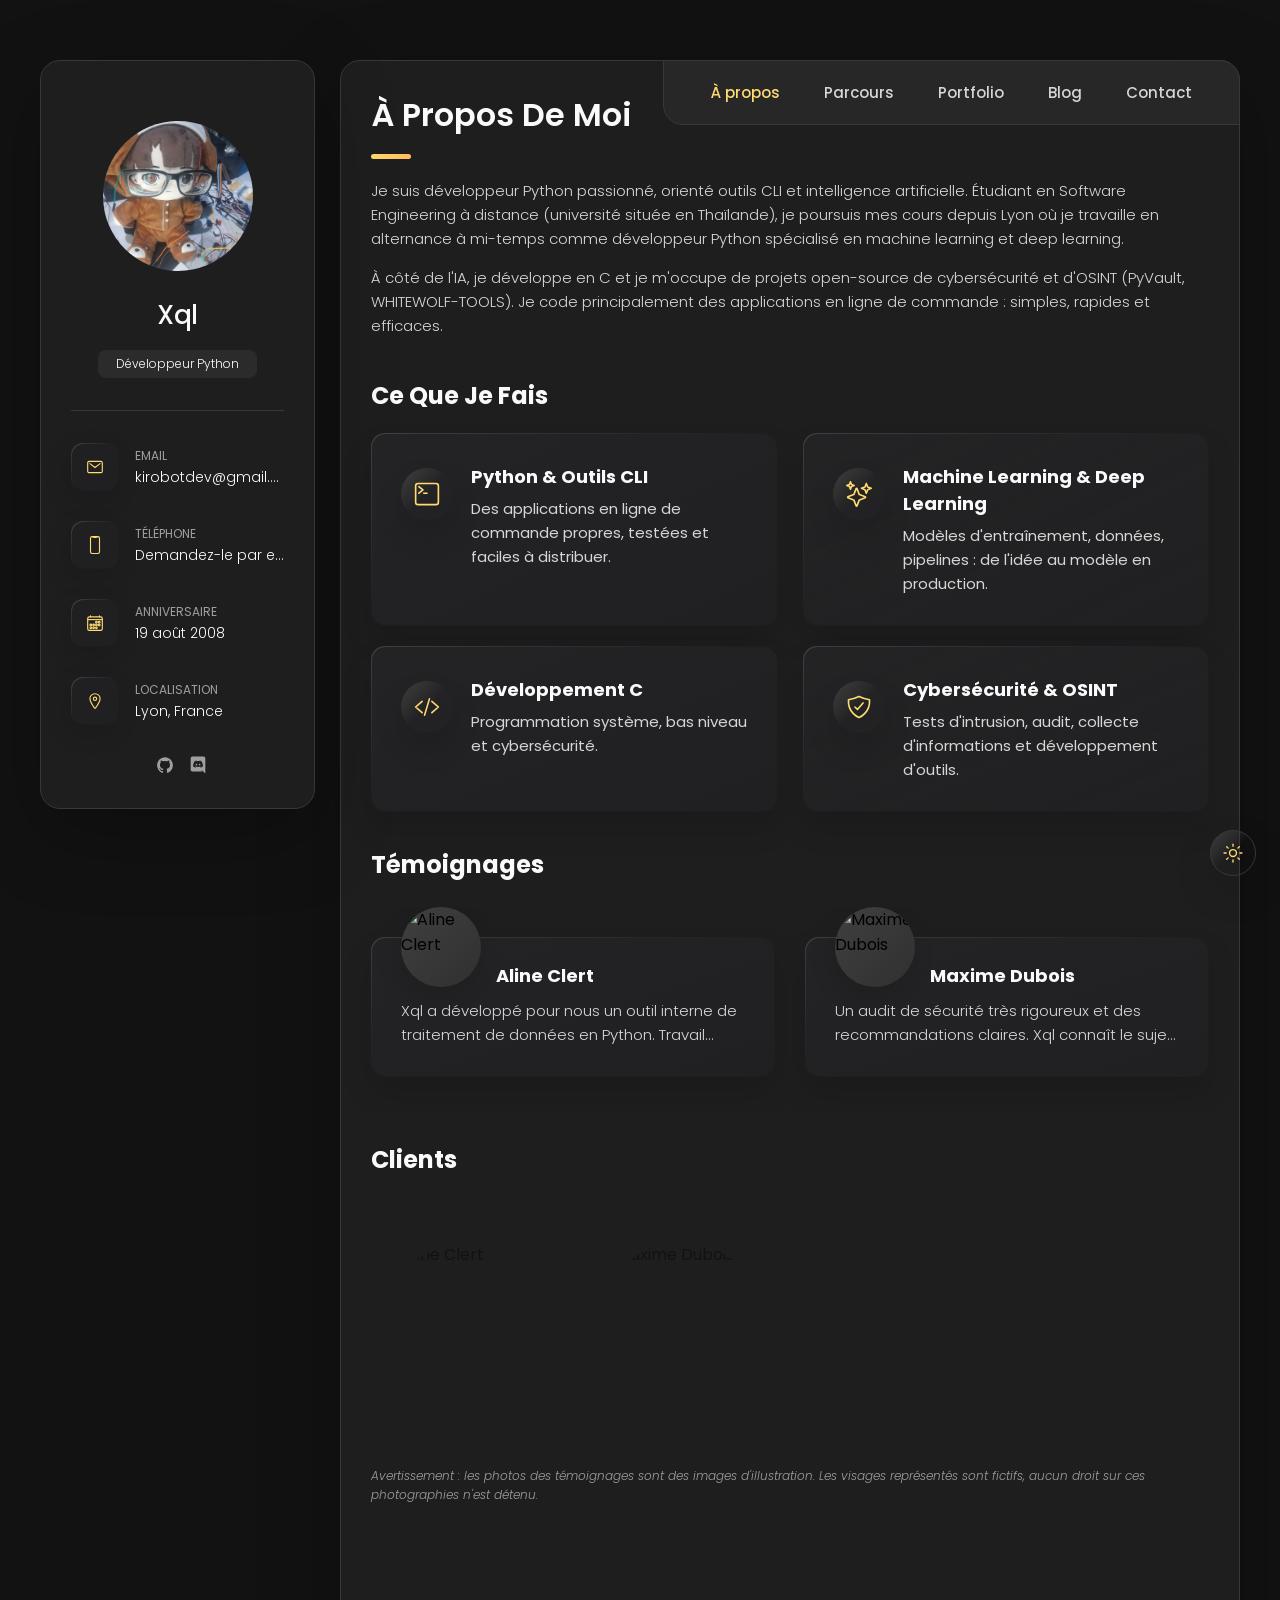
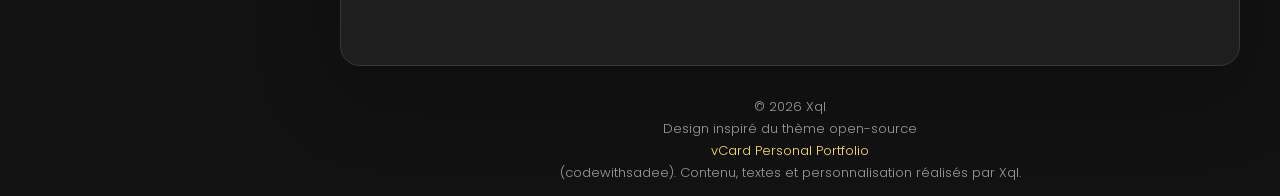
==== index.html @ fd357ffc "first commit" ====
<!DOCTYPE html>
<html lang="fr" data-theme="dark">
<head>
    <meta charset="UTF-8">
    <meta name="viewport" content="width=device-width, initial-scale=1.0">
    <meta name="description" content="Portfolio de Xql — Développeur Python, intelligence artificielle (machine learning / deep learning), outils CLI et cybersécurité.">
    <title>Xql | Développeur Python</title>
    <link rel="shortcut icon" href="./images/mascotte.png" type="image/x-icon">
    <link rel="stylesheet" href="./static/styles/styles.v2.css">
    <link rel="preconnect" href="https://fonts.googleapis.com">
    <link rel="preconnect" href="https://fonts.gstatic.com" crossorigin>
    <link href="https://fonts.googleapis.com/css2?family=Poppins:wght@300;400;500;600&display=swap" rel="stylesheet">
</head>
<body>
<svg class="sprite" xmlns="http://www.w3.org/2000/svg" style="display:none"><defs>
<symbol id="i-sun" viewBox="0 0 512 512" fill="none" stroke="currentColor" stroke-width="32"><path stroke-linecap="round" stroke-miterlimit="10" d="M256 48v48M256 416v48M403.08 108.92l-33.94 33.94M142.86 369.14l-33.94 33.94M464 256h-48M96 256H48M403.08 403.08l-33.94-33.94M142.86 142.86l-33.94-33.94" class="ionicon-fill-none ionicon-stroke-width"/><circle cx="256" cy="256" r="80" stroke-linecap="round" stroke-miterlimit="10" class="ionicon-fill-none ionicon-stroke-width"/></symbol>
<symbol id="i-moon" viewBox="0 0 512 512" fill="none" stroke="currentColor" stroke-width="32"><path d="M160 136c0-30.62 4.51-61.61 16-88C99.57 81.27 48 159.32 48 248c0 119.29 96.71 216 216 216 88.68 0 166.73-51.57 200-128-26.39 11.49-57.38 16-88 16-119.29 0-216-96.71-216-216z" stroke-linecap="round" stroke-linejoin="round" class="ionicon-fill-none ionicon-stroke-width"/></symbol>
<symbol id="i-chev" viewBox="0 0 512 512" fill="none" stroke="currentColor" stroke-width="32"><path stroke-linecap="round" stroke-linejoin="round" stroke-width="48" d="M112 184l144 144 144-144" class="ionicon-fill-none"/></symbol>
<symbol id="i-mail" viewBox="0 0 512 512" fill="none" stroke="currentColor" stroke-width="32"><rect x="48" y="96" width="416" height="320" rx="40" ry="40" stroke-linecap="round" stroke-linejoin="round" class="ionicon-fill-none ionicon-stroke-width"/><path stroke-linecap="round" stroke-linejoin="round" d="M112 160l144 112 144-112" class="ionicon-fill-none ionicon-stroke-width"/></symbol>
<symbol id="i-phone" viewBox="0 0 512 512" fill="none" stroke="currentColor" stroke-width="32"><rect x="128" y="16" width="256" height="480" rx="48" ry="48" stroke-linecap="round" stroke-linejoin="round" class="ionicon-fill-none ionicon-stroke-width"/><path d="M176 16h24a8 8 0 018 8h0a16 16 0 0016 16h64a16 16 0 0016-16h0a8 8 0 018-8h24" stroke-linecap="round" stroke-linejoin="round" class="ionicon-fill-none ionicon-stroke-width"/></symbol>
<symbol id="i-cal" viewBox="0 0 512 512" fill="none" stroke="currentColor" stroke-width="32"><rect stroke-linejoin="round" x="48" y="80" width="416" height="384" rx="48" class="ionicon-fill-none ionicon-stroke-width"/><circle cx="296" cy="232" r="24"/><circle cx="376" cy="232" r="24"/><circle cx="296" cy="312" r="24"/><circle cx="376" cy="312" r="24"/><circle cx="136" cy="312" r="24"/><circle cx="216" cy="312" r="24"/><circle cx="136" cy="392" r="24"/><circle cx="216" cy="392" r="24"/><circle cx="296" cy="392" r="24"/><path stroke-linejoin="round" stroke-linecap="round" d="M128 48v32M384 48v32" class="ionicon-fill-none ionicon-stroke-width"/><path stroke-linejoin="round" d="M464 160H48" class="ionicon-fill-none ionicon-stroke-width"/></symbol>
<symbol id="i-loc" viewBox="0 0 512 512" fill="none" stroke="currentColor" stroke-width="32"><path d="M256 48c-79.5 0-144 61.39-144 137 0 87 96 224.87 131.25 272.49a15.77 15.77 0 0025.5 0C304 409.89 400 272.07 400 185c0-75.61-64.5-137-144-137z" stroke-linecap="round" stroke-linejoin="round" class="ionicon-fill-none ionicon-stroke-width"/><circle cx="256" cy="192" r="48" stroke-linecap="round" stroke-linejoin="round" class="ionicon-fill-none ionicon-stroke-width"/></symbol>
<symbol id="i-github" viewBox="0 0 512 512" fill="currentColor"><path d="M256 32C132.3 32 32 134.9 32 261.7c0 101.5 64.2 187.5 153.2 217.9a17.56 17.56 0 003.8.4c8.3 0 11.5-6.1 11.5-11.4 0-5.5-.2-19.9-.3-39.1a102.4 102.4 0 01-22.6 2.7c-43.1 0-52.9-33.5-52.9-33.5-10.2-26.5-24.9-33.6-24.9-33.6-19.5-13.7-.1-14.1 1.4-14.1h.1c22.5 2 34.3 23.8 34.3 23.8 11.2 19.6 26.2 25.1 39.6 25.1a63 63 0 0025.6-6c2-14.8 7.8-24.9 14.2-30.7-49.7-5.8-102-25.5-102-113.5 0-25.1 8.7-45.6 23-61.6-2.3-5.8-10-29.2 2.2-60.8a18.64 18.64 0 015-.5c8.1 0 26.4 3.1 56.6 24.1a208.21 208.21 0 01112.2 0c30.2-21 48.5-24.1 56.6-24.1a18.64 18.64 0 015 .5c12.2 31.6 4.5 55 2.2 60.8 14.3 16.1 23 36.6 23 61.6 0 88.2-52.4 107.6-102.3 113.3 8 7.1 15.2 21.1 15.2 42.5 0 30.7-.3 55.5-.3 63 0 5.4 3.1 11.5 11.4 11.5a19.35 19.35 0 004-.4C415.9 449.2 480 363.1 480 261.7 480 134.9 379.7 32 256 32z"/></symbol>
<symbol id="i-discord" viewBox="0 0 512 512" fill="currentColor"><path d="M464 66.52A50 50 0 00414.12 17L97.64 16A49.65 49.65 0 0048 65.52V392c0 27.3 22.28 48 49.64 48H368l-13-44 109 100zM324.65 329.81s-8.72-10.39-16-19.32C340.39 301.55 352.5 282 352.5 282a139 139 0 01-27.85 14.25 173.31 173.31 0 01-35.11 10.39 170.05 170.05 0 01-62.72-.24 184.45 184.45 0 01-35.59-10.4 141.46 141.46 0 01-17.68-8.21c-.73-.48-1.45-.72-2.18-1.21-.49-.24-.73-.48-1-.48-4.36-2.42-6.78-4.11-6.78-4.11s11.62 19.09 42.38 28.26c-7.27 9.18-16.23 19.81-16.23 19.81-53.51-1.69-73.85-36.47-73.85-36.47 0-77.06 34.87-139.62 34.87-139.62 34.87-25.85 67.8-25.12 67.8-25.12l2.42 2.9c-43.59 12.32-63.44 31.4-63.44 31.4s5.32-2.9 14.28-6.77c25.91-11.35 46.5-14.25 55-15.21a24 24 0 014.12-.49 205.62 205.62 0 0148.91-.48 201.62 201.62 0 0172.89 22.95s-19.13-18.15-60.3-30.45l3.39-3.86s33.17-.73 67.81 25.16c0 0 34.87 62.56 34.87 139.62 0-.28-20.35 34.5-73.86 36.19z"/><path d="M212.05 218c-13.8 0-24.7 11.84-24.7 26.57s11.14 26.57 24.7 26.57c13.8 0 24.7-11.83 24.7-26.57.25-14.76-10.9-26.57-24.7-26.57zM300.43 218c-13.8 0-24.7 11.84-24.7 26.57s11.14 26.57 24.7 26.57c13.81 0 24.7-11.83 24.7-26.57S314 218 300.43 218z"/></symbol>
<symbol id="i-term" viewBox="0 0 512 512" fill="none" stroke="currentColor" stroke-width="32"><rect x="32" y="48" width="448" height="416" rx="48" ry="48" stroke-linejoin="round" class="ionicon-fill-none ionicon-stroke-width"/><path stroke-linecap="round" stroke-linejoin="round" d="M96 112l80 64-80 64M192 240h64" class="ionicon-fill-none ionicon-stroke-width"/></symbol>
<symbol id="i-sparkles" viewBox="0 0 512 512" fill="none" stroke="currentColor" stroke-width="32"><path d="M259.92 262.91L216.4 149.77a9 9 0 00-16.8 0l-43.52 113.14a9 9 0 01-5.17 5.17L37.77 311.6a9 9 0 000 16.8l113.14 43.52a9 9 0 015.17 5.17l43.52 113.14a9 9 0 0016.8 0l43.52-113.14a9 9 0 015.17-5.17l113.14-43.52a9 9 0 000-16.8l-113.14-43.52a9 9 0 01-5.17-5.17zM108 68L88 16 68 68 16 88l52 20 20 52 20-52 52-20-52-20zM426.67 117.33L400 48l-26.67 69.33L304 144l69.33 26.67L400 240l26.67-69.33L496 144l-69.33-26.67z" stroke-linecap="round" stroke-linejoin="round" class="ionicon-fill-none ionicon-stroke-width"/></symbol>
<symbol id="i-code" viewBox="0 0 512 512" fill="none" stroke="currentColor" stroke-width="32"><path stroke-linecap="round" stroke-linejoin="round" d="M160 368L32 256l128-112M352 368l128-112-128-112M304 96l-96 320" class="ionicon-fill-none ionicon-stroke-width"/></symbol>
<symbol id="i-shield" viewBox="0 0 512 512" fill="none" stroke="currentColor" stroke-width="32"><path stroke-linecap="round" stroke-linejoin="round" d="M336 176L225.2 304 176 255.8" class="ionicon-fill-none ionicon-stroke-width"/><path d="M463.1 112.37C373.68 96.33 336.71 84.45 256 48c-80.71 36.45-117.68 48.33-207.1 64.37C32.7 369.13 240.58 457.79 256 464c15.42-6.21 223.3-94.87 207.1-351.63z" stroke-linecap="round" stroke-linejoin="round" class="ionicon-fill-none ionicon-stroke-width"/></symbol>
<symbol id="i-close" viewBox="0 0 512 512" fill="none" stroke="currentColor" stroke-width="32"><path stroke-linecap="round" stroke-linejoin="round" d="M368 368L144 144M368 144L144 368" class="ionicon-fill-none ionicon-stroke-width"/></symbol>
<symbol id="i-book" viewBox="0 0 512 512" fill="none" stroke="currentColor" stroke-width="32"><path d="M256 160c16-63.16 76.43-95.41 208-96a15.94 15.94 0 0116 16v288a16 16 0 01-16 16c-128 0-177.45 25.81-208 64-30.37-38-80-64-208-64-9.88 0-16-8.05-16-17.93V80a15.94 15.94 0 0116-16c131.57.59 192 32.84 208 96zM256 160v288" stroke-linecap="round" stroke-linejoin="round" class="ionicon-fill-none ionicon-stroke-width"/></symbol>
<symbol id="i-briefcase" viewBox="0 0 512 512" fill="none" stroke="currentColor" stroke-width="32"><rect x="32" y="128" width="448" height="320" rx="48" ry="48" stroke-linejoin="round" class="ionicon-fill-none ionicon-stroke-width"/><path d="M144 128V96a32 32 0 0132-32h160a32 32 0 0132 32v32M480 240H32M320 240v24a8 8 0 01-8 8H200a8 8 0 01-8-8v-24" stroke-linecap="round" stroke-linejoin="round" class="ionicon-fill-none ionicon-stroke-width"/></symbol>
<symbol id="i-eye" viewBox="0 0 512 512" fill="none" stroke="currentColor" stroke-width="32"><path d="M255.66 112c-77.94 0-157.89 45.11-220.83 135.33a16 16 0 00-.27 17.77C82.92 340.8 161.8 400 255.66 400c92.84 0 173.34-59.38 221.79-135.25a16.14 16.14 0 000-17.47C428.89 172.28 347.8 112 255.66 112z" stroke-linecap="round" stroke-linejoin="round" class="ionicon-fill-none ionicon-stroke-width"/><circle cx="256" cy="256" r="80" stroke-miterlimit="10" class="ionicon-fill-none ionicon-stroke-width"/></symbol>
<symbol id="i-plane" viewBox="0 0 512 512" fill="currentColor"><path d="M473 39.05a24 24 0 00-25.5-5.46L47.47 185h-.08a24 24 0 001 45.16l.41.13 137.3 58.63a16 16 0 0015.54-3.59L422 80a7.07 7.07 0 0110 10L226.66 310.26a16 16 0 00-3.59 15.54l58.65 137.38c.06.2.12.38.19.57 3.2 9.27 11.3 15.81 21.09 16.25h1a24.63 24.63 0 0023-15.46L478.39 64.62A24 24 0 00473 39.05z"/></symbol>
<symbol id="i-arrow" viewBox="0 0 512 512" fill="none" stroke="currentColor" stroke-width="32"><path stroke-linecap="round" stroke-linejoin="round" stroke-width="48" d="M244 400L100 256l144-144M120 256h292" class="ionicon-fill-none"/></symbol>
</defs></svg>

    <button class="theme-toggle" data-theme-toggle title="Mode clair / sombre" aria-label="Changer de thème">
        <svg class="icon-sun ic"><use href="#i-sun"></use></svg>
        <svg class="icon-moon ic"><use href="#i-moon"></use></svg>
    </button>

    <main>

        <aside class="sidebar" data-sidebar>

            <div class="sidebar-info">

                <figure class="avatar-box">
                    <img src="./images/me.png" alt="Xql" width="80">
                </figure>

                <div class="info-content">
                    <h1 class="name" title="Xql">Xql</h1>
                    <p class="title">Développeur Python</p>
                </div>

                <button class="info_more-btn" data-sidebar-btn>
                    <span>Voir les contacts</span>
                    <svg class="ic"><use href="#i-chev"></use></svg>
                </button>

            </div>

            <div class="sidebar-info_more">

                <div class="separator"></div>

                <ul class="contacts-list">

                    <li class="contact-item">
                        <div class="icon-box">
                            <svg class="ic"><use href="#i-mail"></use></svg>
                        </div>
                        <div class="contact-info">
                            <p class="contact-title">Email</p>
                            <a href="mailto:kirobotdev@gmail.com" class="contact-link">kirobotdev@gmail.com</a>
                        </div>
                    </li>

                    <li class="contact-item">
                        <div class="icon-box">
                            <svg class="ic"><use href="#i-phone"></use></svg>
                        </div>
                        <div class="contact-info">
                            <p class="contact-title">Téléphone</p>
                            <a href="mailto:kirobotdev@gmail.com" class="contact-link">Demandez-le par e-mail</a>
                        </div>
                    </li>

                    <li class="contact-item">
                        <div class="icon-box">
                            <svg class="ic"><use href="#i-cal"></use></svg>
                        </div>
                        <div class="contact-info">
                            <p class="contact-title">Anniversaire</p>
                            <time datetime="2008-08-19">19 août 2008</time>
                        </div>
                    </li>

                    <li class="contact-item">
                        <div class="icon-box">
                            <svg class="ic"><use href="#i-loc"></use></svg>
                        </div>
                        <div class="contact-info">
                            <p class="contact-title">Localisation</p>
                            <address>Lyon, France</address>
                        </div>
                    </li>

                </ul>

                <div class="separator"></div>

                <ul class="social-list">

                    <li class="social-item">
                        <a href="https://github.com/kirobotdev" target="_blank" rel="noopener" class="social-link" title="GitHub">
                            <svg class="ic"><use href="#i-github"></use></svg>
                        </a>
                    </li>

                    <li class="social-item">
                        <a href="https://discord.com/users/a8ke" target="_blank" rel="noopener" class="social-link" title="Discord : a8ke">
                            <svg class="ic"><use href="#i-discord"></use></svg>
                        </a>
                    </li>

                </ul>

            </div>

        </aside>

        <div class="main-content">

            <nav class="navbar">

                <ul class="navbar-list">

                    <li class="navbar-item">
                        <button class="navbar-link active" data-nav-link="about">À propos</button>
                    </li>

                    <li class="navbar-item">
                        <button class="navbar-link" data-nav-link="resume">Parcours</button>
                    </li>

                    <li class="navbar-item">
                        <button class="navbar-link" data-nav-link="portfolio">Portfolio</button>
                    </li>

                    <li class="navbar-item">
                        <button class="navbar-link" data-nav-link="blog">Blog</button>
                    </li>

                    <li class="navbar-item">
                        <button class="navbar-link" data-nav-link="contact">Contact</button>
                    </li>

                </ul>

            </nav>

            <article class="about active" data-page="about">

                <header>
                    <h2 class="h2 article-title">À propos de moi</h2>
                </header>

                <section class="about-text">
                    <p>
                        Je suis développeur Python passionné, orienté outils CLI et intelligence artificielle.
                        Étudiant en Software Engineering à distance (université située en Thaïlande), je poursuis
                        mes cours depuis Lyon où je travaille en alternance à mi-temps comme développeur Python
                        spécialisé en machine learning et deep learning.
                    </p>
                    <p>
                        À côté de l'IA, je développe en C et je m'occupe de projets open-source de cybersécurité
                        et d'OSINT (PyVault, WHITEWOLF-TOOLS). Je code principalement des applications en ligne de
                        commande : simples, rapides et efficaces.
                    </p>
                </section>

                <section class="service">

                    <h3 class="h3 service-title">Ce que je fais</h3>

                    <ul class="service-list">

                        <li class="service-item">
                            <div class="service-icon-box">
                                <svg class="ic"><use href="#i-term"></use></svg>
                            </div>
                            <div class="service-content-box">
                                <h4 class="h4 service-item-title">Python &amp; outils CLI</h4>
                                <p class="service-item-text">
                                    Des applications en ligne de commande propres, testées et faciles à distribuer.
                                </p>
                            </div>
                        </li>

                        <li class="service-item">
                            <div class="service-icon-box">
                                <svg class="ic"><use href="#i-sparkles"></use></svg>
                            </div>
                            <div class="service-content-box">
                                <h4 class="h4 service-item-title">Machine learning &amp; deep learning</h4>
                                <p class="service-item-text">
                                    Modèles d'entraînement, données, pipelines : de l'idée au modèle en production.
                                </p>
                            </div>
                        </li>

                        <li class="service-item">
                            <div class="service-icon-box">
                                <svg class="ic"><use href="#i-code"></use></svg>
                            </div>
                            <div class="service-content-box">
                                <h4 class="h4 service-item-title">Développement C</h4>
                                <p class="service-item-text">
                                    Programmation système, bas niveau et cybersécurité.
                                </p>
                            </div>
                        </li>

                        <li class="service-item">
                            <div class="service-icon-box">
                                <svg class="ic"><use href="#i-shield"></use></svg>
                            </div>
                            <div class="service-content-box">
                                <h4 class="h4 service-item-title">Cybersécurité &amp; OSINT</h4>
                                <p class="service-item-text">
                                    Tests d'intrusion, audit, collecte d'informations et développement d'outils.
                                </p>
                            </div>
                        </li>

                    </ul>

                </section>

                <section class="testimonials">

                    <h3 class="h3 testimonials-title">Témoignages</h3>

                    <ul class="testimonials-list has-scrollbar">

                        <li class="testimonials-item">
                            <div class="content-card" data-testimonials-item>
                                <figure class="testimonials-avatar-box">
                                    <img src="https://randomuser.me/api/portraits/women/44.jpg" alt="Aline Clert" width="60" data-testimonials-avatar>
                                </figure>
                                <h4 class="h4 testimonials-item-title" data-testimonials-title>Aline Clert</h4>
                                <div class="testimonials-text" data-testimonials-text>
                                    <p>
                                        Xql a développé pour nous un outil interne de traitement de données en Python.
                                        Travail sérieux, livré dans les temps et parfaitement documenté. Il maîtrise
                                        vraiment le machine learning de bout en bout.
                                    </p>
                                </div>
                            </div>
                        </li>

                        <li class="testimonials-item">
                            <div class="content-card" data-testimonials-item>
                                <figure class="testimonials-avatar-box">
                                    <img src="https://randomuser.me/api/portraits/men/32.jpg" alt="Maxime Dubois" width="60" data-testimonials-avatar>
                                </figure>
                                <h4 class="h4 testimonials-item-title" data-testimonials-title>Maxime Dubois</h4>
                                <div class="testimonials-text" data-testimonials-text>
                                    <p>
                                        Un audit de sécurité très rigoureux et des recommandations claires.
                                        Xql connaît le sujet, il explique bien et respecte scrupuleusement
                                        le cadre légal. Je recommande.
                                    </p>
                                </div>
                            </div>
                        </li>

                    </ul>

                </section>

                <div class="modal-container" data-modal-container>

                    <div class="overlay" data-overlay></div>

                    <section class="testimonials-modal">

                        <button class="modal-close-btn" data-modal-close-btn>
                            <svg class="ic"><use href="#i-close"></use></svg>
                        </button>

                        <div class="modal-img-wrapper">
                            <figure class="modal-avatar-box">
                                <img src="https://randomuser.me/api/portraits/women/44.jpg" alt="Aline Clert" width="80" data-modal-img>
                            </figure>
                            <img src="./images/mascotte.png" alt="quote icon">
                        </div>

                        <div class="modal-content">

                            <h4 class="h3 modal-title" data-modal-title>Aline Clert</h4>

                            <time datetime="2025-11-12">12 novembre 2025</time>

                            <div data-modal-text>
                                <p>
                                    Xql a développé pour nous un outil interne de traitement de données en Python.
                                </p>
                            </div>

                        </div>

                    </section>

                </div>

                <section class="clients">

                    <h3 class="h3 clients-title">Clients</h3>

                    <ul class="clients-list has-scrollbar">

                        <li class="clients-item">
                            <a href="#">
                                <img src="https://randomuser.me/api/portraits/women/44.jpg" alt="Aline Clert">
                            </a>
                        </li>

                        <li class="clients-item">
                            <a href="#">
                                <img src="https://randomuser.me/api/portraits/men/32.jpg" alt="Maxime Dubois">
                            </a>
                        </li>

                    </ul>

                </section>

                <p class="disclaimer">
                    Avertissement : les photos des témoignages sont des images d'illustration.
                    Les visages représentés sont fictifs, aucun droit sur ces photographies n'est détenu.
                </p>

            </article>

            <article class="resume" data-page="resume">

                <header>
                    <h2 class="h2 article-title">Parcours</h2>
                </header>

                <section class="timeline">

                    <div class="title-wrapper">
                        <div class="icon-box">
                            <svg class="ic"><use href="#i-book"></use></svg>
                        </div>
                        <h3 class="h3">Formation</h3>
                    </div>

                    <ol class="timeline-list">

                        <li class="timeline-item">
                            <h4 class="h4 timeline-item-title">BSc Software Engineering — cours à distance</h4>
                            <span>2025 — Présent</span>
                            <p class="timeline-text">
                                Université située en Thaïlande, cours suivis à distance depuis Lyon.
                                Algorithmique, systèmes, programmation Python / C et intelligence artificielle.
                            </p>
                        </li>

                        <li class="timeline-item">
                            <h4 class="h4 timeline-item-title">Baccalauréat général</h4>
                            <span>2024 — 2025</span>
                            <p class="timeline-text">
                                Spécialités Numérique et sciences informatiques ainsi que Mathématiques.
                            </p>
                        </li>

                    </ol>

                </section>

                <section class="timeline">

                    <div class="title-wrapper">
                        <div class="icon-box">
                            <svg class="ic"><use href="#i-briefcase"></use></svg>
                        </div>
                        <h3 class="h3">Expérience</h3>
                    </div>

                    <ol class="timeline-list">

                        <li class="timeline-item">
                            <h4 class="h4 timeline-item-title">Apprenti développeur Python — ML / DL</h4>
                            <span>2025 — Présent</span>
                            <p class="timeline-text">
                                Travail à mi-temps en entreprise : entraînement de modèles de machine learning
                                et deep learning, traitement de données et industrialisation de pipelines.
                            </p>
                        </li>

                        <li class="timeline-item">
                            <h4 class="h4 timeline-item-title">Développement d'outils open-source</h4>
                            <span>2025 — Présent</span>
                            <p class="timeline-text">
                                PyVault (gestionnaire de mots de passe CLI chiffrés) et WHITEWOLF-TOOLS
                                (suite OSINT et sécurité) publiés sur GitHub.
                            </p>
                        </li>

                    </ol>

                </section>

                <section class="skill">

                    <h3 class="h3 skills-title">Mes compétences</h3>

                    <ul class="skills-list content-card">

                        <li class="skills-item">
                            <div class="title-wrapper">
                                <h5 class="h5">Python</h5>
                                <data value="90">90%</data>
                            </div>
                            <div class="skill-progress-bg">
                                <div class="skill-progress-fill" style="width: 90%;"></div>
                            </div>
                        </li>

                        <li class="skills-item">
                            <div class="title-wrapper">
                                <h5 class="h5">Machine learning</h5>
                                <data value="80">80%</data>
                            </div>
                            <div class="skill-progress-bg">
                                <div class="skill-progress-fill" style="width: 80%;"></div>
                            </div>
                        </li>

                        <li class="skills-item">
                            <div class="title-wrapper">
                                <h5 class="h5">Deep learning</h5>
                                <data value="70">70%</data>
                            </div>
                            <div class="skill-progress-bg">
                                <div class="skill-progress-fill" style="width: 70%;"></div>
                            </div>
                        </li>

                        <li class="skills-item">
                            <div class="title-wrapper">
                                <h5 class="h5">C</h5>
                                <data value="60">60%</data>
                            </div>
                            <div class="skill-progress-bg">
                                <div class="skill-progress-fill" style="width: 60%;"></div>
                            </div>
                        </li>

                        <li class="skills-item">
                            <div class="title-wrapper">
                                <h5 class="h5">HTML / CSS / JS</h5>
                                <data value="50">50%</data>
                            </div>
                            <div class="skill-progress-bg">
                                <div class="skill-progress-fill" style="width: 50%;"></div>
                            </div>
                        </li>

                    </ul>

                </section>

            </article>

            <article class="portfolio" data-page="portfolio">

                <header>
                    <h2 class="h2 article-title">Portfolio</h2>
                </header>

                <section class="projects">

                    <ul class="filter-list">

                        <li class="filter-item">
                            <button class="active" data-filter-btn>Tout</button>
                        </li>

                        <li class="filter-item">
                            <button data-filter-btn>Applications</button>
                        </li>

                    </ul>

                    <div class="filter-select-box">

                        <button class="filter-select" data-select>
                            <div class="select-value" data-select-value>Sélectionner une catégorie</div>
                            <div class="select-icon">
                                <svg class="ic"><use href="#i-chev"></use></svg>
                            </div>
                        </button>

                        <ul class="select-list">

                            <li class="select-item">
                                <button data-select-item>Tout</button>
                            </li>

                            <li class="select-item">
                                <button data-select-item>Applications</button>
                            </li>

                        </ul>

                    </div>

                    <ul class="project-list">

                        <li class="project-item active" data-filter-item data-category="applications">
                            <a href="https://github.com/KirobotDev/PyVault" target="_blank" rel="noopener">
                                <figure class="project-img">
                                    <div class="project-item-icon-box">
                                        <svg class="ic"><use href="#i-eye"></use></svg>
                                    </div>
                                    <img src="./images/computers-love.jpg" alt="PyVault" loading="lazy">
                                </figure>
                                <h3 class="project-title">PyVault</h3>
                                <p class="project-category">Applications</p>
                            </a>
                        </li>

                        <li class="project-item active" data-filter-item data-category="applications">
                            <a href="https://github.com/Python-loving/WHITEWOLF-TOOLS" target="_blank" rel="noopener">
                                <figure class="project-img">
                                    <div class="project-item-icon-box">
                                        <svg class="ic"><use href="#i-eye"></use></svg>
                                    </div>
                                    <img src="./images/i-have-bug.png" alt="WHITEWOLF-TOOLS" loading="lazy">
                                </figure>
                                <h3 class="project-title">WHITEWOLF-TOOLS</h3>
                                <p class="project-category">Applications</p>
                            </a>
                        </li>

                    </ul>

                </section>

            </article>

            <article class="blog" data-page="blog">

                <header>
                    <h2 class="h2 article-title">Blog</h2>
                </header>

                <section class="blog-posts">

                    <ul class="blog-posts-list">

                        <li class="blog-post-item">
                            <a href="./blog.html#pyvault">
                                <figure class="blog-banner-box">
                                    <img src="./images/computers-love.jpg" alt="Comment j'ai créé PyVault" loading="lazy">
                                </figure>
                                <div class="blog-content">
                                    <div class="blog-meta">
                                        <p class="blog-category">Sécurité</p>
                                        <span class="dot"></span>
                                        <time datetime="2026-09-05">5 sept. 2026</time>
                                    </div>
                                    <h3 class="h3 blog-item-title">Comment j'ai créé PyVault</h3>
                                    <p class="blog-text">
                                        Concevoir un gestionnaire de mots de passe CLI chiffré en Python, de la crypto au portage JavaScript.
                                    </p>
                                </div>
                            </a>
                        </li>

                        <li class="blog-post-item">
                            <a href="./blog.html#pentest">
                                <figure class="blog-banner-box">
                                    <img src="./images/thinking.png" alt="Test d'intrusion, la méthode pas à pas" loading="lazy">
                                </figure>
                                <div class="blog-content">
                                    <div class="blog-meta">
                                        <p class="blog-category">Pentest</p>
                                        <span class="dot"></span>
                                        <time datetime="2026-08-06">6 août 2026</time>
                                    </div>
                                    <h3 class="h3 blog-item-title">Test d'intrusion : la méthode pas à pas</h3>
                                    <p class="blog-text">
                                        Les phases d'un pentest : reconnaissance, scan, exploitation et rapport.
                                    </p>
                                </div>
                            </a>
                        </li>

                    </ul>

                </section>

            </article>

            <article class="contact" data-page="contact">

                <header>
                    <h2 class="h2 article-title">Contact</h2>
                </header>

                <section class="mapbox" data-mapbox>
                    <figure>
                        <iframe
                            src="https://www.google.com/maps/embed?pb=!1m18!1m12!1m3!1d11172.65966326623!2d4.817004017611925!3d45.74845051290583!2m3!1f0!2f0!3f0!3m2!1i1024!2i768!4f13.1!3m3!1m2!1s0x47f4ea516ae88797%3A0x7c8aa4a25a6fd5c2!2sLyon%2C%20France!5e0!3m2!1sfr!2sfr!4v1700000000000!5m2!1sfr!2sfr"
                            width="400" height="300" loading="lazy"></iframe>
                    </figure>
                </section>

                <section class="contact-form">

                    <h3 class="h3 form-title">Formulaire de contact</h3>

                    <form action="https://formsubmit.co/kirobotdev@gmail.com" method="POST" class="form" data-form>

                        <input type="hidden" name="_subject" value="Nouveau message depuis le portfolio">
                        <input type="hidden" name="_template" value="table">
                        <input type="hidden" name="_captcha" value="false">

                        <div class="input-wrapper">
                            <input type="text" name="fullname" class="form-input" placeholder="Nom complet" required data-form-input>
                            <input type="email" name="email" class="form-input" placeholder="Adresse email" required data-form-input>
                        </div>

                        <textarea name="message" class="form-input" placeholder="Votre message" required data-form-input></textarea>

                        <button class="form-btn" type="submit" disabled data-form-btn>
                            <svg class="ic"><use href="#i-plane"></use></svg>
                            <span>Envoyer le message</span>
                        </button>

                    </form>

                </section>

            </article>

            <footer class="site-footer">
                <p>© 2026 Xql</p>
                <p>
                    Design inspiré du thème open-source
                    <a href="https://github.com/codewithsadee/vcard-personal-portfolio" target="_blank" rel="noopener">vCard Personal Portfolio</a>
                    (codewithsadee). Contenu, textes et personnalisation réalisés par Xql.
                </p>
            </footer>

        </div>

    </main>

    <div class="theme-flash" id="theme-flash"></div>

    <script src="./static/js/main.v2.js"></script>


</body>
</html>
---- static/styles/styles.v2.css ----
:root {



  --bg-gradient-onyx: linear-gradient(
    to bottom right, 
    hsl(240, 1%, 25%) 3%, 
    hsl(0, 0%, 19%) 97%
  );
  --bg-gradient-jet: linear-gradient(
    to bottom right, 
    hsla(240, 1%, 18%, 0.251) 0%, 
    hsla(240, 2%, 11%, 0) 100%
  ), hsl(240, 2%, 13%);
  --bg-gradient-yellow-1: linear-gradient(
    to bottom right, 
    hsl(45, 100%, 71%) 0%, 
    hsla(36, 100%, 69%, 0) 50%
  );
  --bg-gradient-yellow-2: linear-gradient(
    135deg, 
    hsla(45, 100%, 71%, 0.251) 0%, 
    hsla(35, 100%, 68%, 0) 59.86%
  ), hsl(240, 2%, 13%);
  --border-gradient-onyx: linear-gradient(
    to bottom right, 
    hsl(0, 0%, 25%) 0%, 
    hsla(0, 0%, 25%, 0) 50%
  );
  --text-gradient-yellow: linear-gradient(
    to right, 
    hsl(45, 100%, 72%), 
    hsl(35, 100%, 68%)
  );


  --jet: hsl(0, 0%, 22%);
  --onyx: hsl(240, 1%, 17%);
  --eerie-black-1: hsl(240, 2%, 13%);
  --eerie-black-2: hsl(240, 2%, 12%);
  --smoky-black: hsl(0, 0%, 7%);
  --white-1: hsl(0, 0%, 100%);
  --white-2: hsl(0, 0%, 98%);
  --orange-yellow-crayola: hsl(45, 100%, 72%);
  --vegas-gold: hsl(45, 54%, 58%);
  --light-gray: hsl(0, 0%, 84%);
  --light-gray-70: hsla(0, 0%, 84%, 0.7);
  --bittersweet-shimmer: hsl(0, 43%, 51%);



  --ff-poppins: 'Poppins', sans-serif;


  --fs-1: 24px;
  --fs-2: 18px;
  --fs-3: 17px;
  --fs-4: 16px;
  --fs-5: 15px;
  --fs-6: 14px;
  --fs-7: 13px;
  --fs-8: 11px;


  --fw-300: 300;
  --fw-400: 400;
  --fw-500: 500;
  --fw-600: 600;



  --shadow-1: -4px 8px 24px hsla(0, 0%, 0%, 0.25);
  --shadow-2: 0 16px 30px hsla(0, 0%, 0%, 0.25);
  --shadow-3: 0 16px 40px hsla(0, 0%, 0%, 0.25);
  --shadow-4: 0 25px 50px hsla(0, 0%, 0%, 0.15);
  --shadow-5: 0 24px 80px hsla(0, 0%, 0%, 0.25);


  --transition-1: 0.25s ease;
  --transition-2: 0.5s ease-in-out;

}

*, *::before, *::after {
  margin: 0;
  padding: 0;
  box-sizing: border-box;
}

a { text-decoration: none; }

li { list-style: none; }

img, svg, a, button, time, span { display: block; }

button {
  font: inherit;
  background: none;
  border: none;
  text-align: left;
  cursor: pointer;
}

input, textarea {
  display: block;
  width: 100%;
  background: none;
  font: inherit;
}

::selection {
  background: var(--orange-yellow-crayola);
  color: var(--smoky-black);
}

:focus { outline-color: var(--orange-yellow-crayola); }

html { font-family: var(--ff-poppins); }

body { background: var(--smoky-black); }

.sidebar,
article {
  background: var(--eerie-black-2);
  border: 1px solid var(--jet);
  border-radius: 20px;
  padding: 15px;
  box-shadow: var(--shadow-1);
  z-index: 1;
}

.separator {
  width: 100%;
  height: 1px;
  background: var(--jet);
  margin: 16px 0;
}

.icon-box {
  position: relative;
  background: var(--border-gradient-onyx);
  width: 30px;
  height: 30px;
  border-radius: 8px;
  display: flex;
  justify-content: center;
  align-items: center;
  font-size: 16px;
  color: var(--orange-yellow-crayola);
  box-shadow: var(--shadow-1);
  z-index: 1;
}

.icon-box::before {
  content: "";
  position: absolute;
  inset: 1px;
  background: var(--eerie-black-1);
  border-radius: inherit;
  z-index: -1;
}

.icon-box .ic { width: 18px; height: 18px; }

article { display: none; }

article.active {
  display: block;
  animation: fade 0.5s ease backwards;
}

@keyframes fade {
  0% { opacity: 0; }
  100% { opacity: 1; }
}

.h2,
.h3,
.h4,
.h5 {
  color: var(--white-2);
  text-transform: capitalize;
}

.h2 { font-size: var(--fs-1); }

.h3 { font-size: var(--fs-2); }

.h4 { font-size: var(--fs-4); }

.h5 {
  font-size: var(--fs-7);
  font-weight: var(--fw-500);
}

.article-title {
  position: relative;
  padding-bottom: 7px;
}

.article-title::after {
  content: "";
  position: absolute;
  bottom: 0;
  left: 0;
  width: 30px;
  height: 3px;
  background: var(--text-gradient-yellow);
  border-radius: 3px;
}

.has-scrollbar::-webkit-scrollbar {
  width: 5px; 
  height: 5px; 
}

.has-scrollbar::-webkit-scrollbar-track {
  background: var(--onyx);
  border-radius: 5px;
}

.has-scrollbar::-webkit-scrollbar-thumb {
  background: var(--orange-yellow-crayola);
  border-radius: 5px;
}

.has-scrollbar::-webkit-scrollbar-button { width: 20px; }

.content-card {
  position: relative;
  background: var(--border-gradient-onyx);
  padding: 15px;
  padding-top: 45px;
  border-radius: 14px;
  box-shadow: var(--shadow-2);
  cursor: pointer;
  z-index: 1;
}

.content-card::before {
  content: "";
  position: absolute;
  inset: 1px;
  background: var(--bg-gradient-jet);
  border-radius: inherit;
  z-index: -1;
}

main {
  margin: 15px 12px;
  margin-bottom: 75px;
  min-width: 259px;
}

.sidebar {
  margin-bottom: 15px;
  max-height: 112px;
  overflow: hidden;
  transition: var(--transition-2);
}

.sidebar.active { max-height: 405px; }

.sidebar-info {
  position: relative;
  display: flex;
  justify-content: flex-start;
  align-items: center;
  gap: 15px;
}

.avatar-box {
  width: 80px;
  height: 80px;
  border-radius: 50%;
  overflow: hidden;
  background: var(--bg-gradient-onyx);
}

.avatar-box img {
  width: 100%;
  height: 100%;
  object-fit: cover;
}

.info-content .name {
  color: var(--white-2);
  font-size: var(--fs-3);
  font-weight: var(--fw-500);
  letter-spacing: -0.25px;
  margin-bottom: 10px;
}

.info-content .title {
  color: var(--white-1);
  background: var(--onyx);
  font-size: var(--fs-8);
  font-weight: var(--fw-300);
  width: max-content;
  padding: 3px 12px;
  border-radius: 8px;
}

.info_more-btn {
  position: absolute;
  top: -15px;
  right: -15px;
  border-radius: 0 15px;
  font-size: 13px;
  color: var(--orange-yellow-crayola);
  background: var(--border-gradient-onyx);
  padding: 10px;
  box-shadow: var(--shadow-2);
  transition: var(--transition-1);
  z-index: 1;
}

.info_more-btn::before {
  content: "";
  position: absolute;
  inset: 1px;
  border-radius: inherit;
  background: var(--bg-gradient-jet);
  transition: var(--transition-1);
  z-index: -1;
}

.info_more-btn:hover,
.info_more-btn:focus { background: var(--bg-gradient-yellow-1); }

.info_more-btn:hover::before,
.info_more-btn:focus::before { background: var(--bg-gradient-yellow-2); }

.info_more-btn span { display: none; }

.info_more-btn .ic { width: 14px; height: 14px; }

.sidebar-info_more {
  opacity: 0;
  visibility: hidden;
  transition: var(--transition-2);
}

.sidebar.active .sidebar-info_more {
  opacity: 1;
  visibility: visible;
}

.contacts-list {
  display: grid;
  grid-template-columns: 1fr;
  gap: 16px;
}

.contact-item {
  min-width: 100%;
  display: flex;
  align-items: center;
  gap: 16px;
}

.contact-info {
  max-width: calc(100% - 46px);
  width: calc(100% - 46px);
}

.contact-title {
  color: var(--light-gray-70);
  font-size: var(--fs-8);
  text-transform: uppercase;
  margin-bottom: 2px;
}

.contact-info :is(.contact-link, time, address) {
  color: var(--white-2);
  font-size: var(--fs-7);
}

.contact-info address { font-style: normal; }

.social-list {
  display: flex;
  justify-content: flex-start;
  align-items: center;
  gap: 15px;
  padding-bottom: 4px;
  padding-left: 7px;
}

.social-item .social-link {
  color: var(--light-gray-70);
  font-size: 18px;
}

.social-item .social-link:hover { color: var(--light-gray); }

.social-item .social-link .ic {
  width: 18px;
  height: 18px;
}

.navbar {
  position: fixed;
  bottom: 0;
  left: 0;
  width: 100%;
  background: hsla(240, 1%, 17%, 0.75);
  backdrop-filter: blur(10px);
  border: 1px solid var(--jet);
  border-radius: 12px 12px 0 0;
  box-shadow: var(--shadow-2);
  z-index: 5;
}

.navbar-list {
  display: flex;
  flex-wrap: wrap;
  justify-content: center;
  align-items: center;
  padding: 0 10px;
}

.navbar-link {
  color: var(--light-gray);
  font-size: var(--fs-8);
  padding: 20px 7px;
  transition: color var(--transition-1);
}

.navbar-link:hover,
.navbar-link:focus { color: var(--light-gray-70); }

.navbar-link.active { color: var(--orange-yellow-crayola); }

.about .article-title { margin-bottom: 15px; }

.about-text {
  color: var(--light-gray);
  font-size: var(--fs-6);
  font-weight: var(--fw-300);
  line-height: 1.6;
}

.about-text p { margin-bottom: 15px; }

.service { margin-bottom: 35px; }

.service-title { margin-bottom: 20px; }

.service-list {
  display: grid;
  grid-template-columns: 1fr;
  gap: 20px;
}

.service-item {
  position: relative;
  background: var(--border-gradient-onyx);
  padding: 20px;
  border-radius: 14px;
  box-shadow: var(--shadow-2);
  z-index: 1;
}

.service-item::before {
  content: "";
  position: absolute;
  inset: 1px;
  background: var(--bg-gradient-jet);
  border-radius: inherit;
  z-index: -1;
}

.service-icon-box {
  width: 52px;
  height: 52px;
  min-width: 52px;
  flex-shrink: 0;
  margin: 0 auto 12px;
  border-radius: 50%;
  background: var(--border-gradient-onyx);
  display: flex;
  align-items: center;
  justify-content: center;
  color: var(--orange-yellow-crayola);
  box-shadow: var(--shadow-2);
}

.service-icon-box .ic {
  width: 26px;
  height: 26px;
}

.service-icon-box img { margin: auto; }

.service-content-box { text-align: center; }

.service-item-title { margin-bottom: 7px; }

.service-item-text {
  color: var(--light-gray);
  font-size: var(--fs-6);
  font-weight: var(--fw-3);
  line-height: 1.6;
}

.testimonials { margin-bottom: 30px; }

.testimonials-title { margin-bottom: 20px; }

.testimonials-list {
  display: flex;
  justify-content: flex-start;
  align-items: flex-start;
  gap: 15px;
  margin: 0 -15px;
  padding: 25px 15px;
  padding-bottom: 35px;
  overflow-x: auto;
  scroll-behavior: smooth;
  overscroll-behavior-inline: contain;
  scroll-snap-type: inline mandatory;
}

.testimonials-item {
  min-width: 100%;
  scroll-snap-align: center;
}

.testimonials-avatar-box {
  position: absolute;
  top: 0;
  left: 0;
  transform: translate(15px, -25px);
  background: var(--bg-gradient-onyx);
  width: 60px;
  height: 60px;
  border-radius: 50%;
  overflow: hidden;
  box-shadow: var(--shadow-1);
}

.testimonials-avatar-box img {
  width: 100%;
  height: 100%;
  object-fit: cover;
}

.testimonials-item-title { margin-bottom: 7px; }

.testimonials-text {
  color: var(--light-gray);
  font-size: var(--fs-6);
  font-weight: var(--fw-300);
  line-height: 1.6;
  display: -webkit-box;
  line-clamp: 4;
  -webkit-line-clamp: 4;
  -webkit-box-orient: vertical;
  overflow: hidden;
}

.modal-container {
  position: fixed;
  top: 0;
  left: 0;
  width: 100%;
  height: 100%;
  display: flex;
  justify-content: center;
  align-items: center;
  overflow-y: auto;
  overscroll-behavior: contain;
  z-index: 20;
  pointer-events: none;
  visibility: hidden;
}

.modal-container::-webkit-scrollbar { display: none; }

.modal-container.active {
  pointer-events: all;
  visibility: visible;
}

.overlay {
  position: fixed;
  top: 0;
  left: 0;
  width: 100%;
  height: 100vh;
  background: hsl(0, 0%, 5%);
  opacity: 0;
  visibility: hidden;
  pointer-events: none;
  z-index: 1;
  transition: var(--transition-1);
}

.overlay.active {
  opacity: 0.8;
  visibility: visible;
  pointer-events: all;
}

.testimonials-modal {
  background: var(--eerie-black-2);
  position: relative;
  padding: 15px;
  margin: 15px 12px;
  border: 1px solid var(--jet);
  border-radius: 14px;
  box-shadow: var(--shadow-5);
  transform: scale(1.2);
  opacity: 0;
  transition: var(--transition-1);
  z-index: 2;
}

.modal-container.active .testimonials-modal {
  transform: scale(1);
  opacity: 1;
}

.modal-close-btn {
  position: absolute;
  top: 15px;
  right: 15px;
  background: var(--onyx);
  border-radius: 8px;
  width: 32px;
  height: 32px;
  display: flex;
  justify-content: center;
  align-items: center;
  color: var(--white-2);
  font-size: 18px;
  opacity: 0.7;
}

.modal-close-btn:hover,
.modal-close-btn:focus { opacity: 1; }

.modal-close-btn .ic { width: 22px; height: 22px; }

.modal-avatar-box {
  background: var(--bg-gradient-onyx);
  width: 80px;
  height: 80px;
  border-radius: 50%;
  overflow: hidden;
  margin-bottom: 15px;
  box-shadow: var(--shadow-2);
}

.modal-avatar-box img {
  width: 100%;
  height: 100%;
  object-fit: cover;
}

.modal-img-wrapper > img { display: none; }

.modal-title { margin-bottom: 4px; }

.modal-content time {
  font-size: var(--fs-6);
  color: var(--light-gray-70);
  font-weight: var(--fw-300);
  margin-bottom: 10px;
}

.modal-content p {
  color: var(--light-gray);
  font-size: var(--fs-6);
  font-weight: var(--fw-300);
  line-height: 1.6;
}

.clients { margin-bottom: 15px; }

.clients-list {
  display: flex;
  justify-content: flex-start;
  align-items: flex-start;
  gap: 15px;
  margin: 0 -15px;
  padding: 25px;
  padding-bottom: 25px;
  overflow-x: auto;
  scroll-behavior: smooth;
  overscroll-behavior-inline: contain;
  scroll-snap-type: inline mandatory;
  scroll-padding-inline: 25px;
}

.clients-item {
  min-width: 50%;
  scroll-snap-align: start;
}

.clients-item img {
  width: 100%;
  aspect-ratio: 1 / 1;
  object-fit: cover;
  border-radius: 50%;
  filter: grayscale(1);
  transition: var(--transition-1);
}

.clients-item img:hover { filter: grayscale(0); }

.article-title { margin-bottom: 30px; }

.timeline { margin-bottom: 30px; }

.timeline .title-wrapper {
  display: flex;
  align-items: center;
  gap: 15px;
  margin-bottom: 25px;
}

.timeline-list {
  font-size: var(--fs-6);
  margin-left: 45px;
}

.timeline-item { position: relative; }

.timeline-item:not(:last-child) { margin-bottom: 20px; }

.timeline-item-title {
  font-size: var(--fs-6);
  line-height: 1.3;
  margin-bottom: 7px;
}

.timeline-list span {
  color: var(--vegas-gold);
  font-weight: var(--fw-400);
  line-height: 1.6;
}

.timeline-item:not(:last-child)::before {
  content: "";
  position: absolute;
  top: -25px;
  left: -30px;
  width: 1px;
  height: calc(100% + 50px);
  background: var(--jet);
}

.timeline-item::after {
  content: "";
  position: absolute;
  top: 5px;
  left: -33px;
  height: 6px;
  width: 6px;
  background: var(--text-gradient-yellow);
  border-radius: 50%;
  box-shadow: 0 0 0 4px var(--jet);
}

.timeline-text {
  color: var(--light-gray);
  font-weight: var(--fw-300);
  line-height: 1.6;
}

.skills-title { margin-bottom: 20px; }

.skills-list { padding: 20px; }

.skills-item:not(:last-child) { margin-bottom: 15px; }

.skill .title-wrapper {
  display: flex;
  align-items: center;
  gap: 5px;
  margin-bottom: 8px;
}

.skill .title-wrapper data {
  color: var(--light-gray);
  font-size: var(--fs-7);
  font-weight: var(--fw-300);
}

.skill-progress-bg {
  background: var(--jet);
  width: 100%;
  height: 8px;
  border-radius: 10px;
}

.skill-progress-fill {
  background: var(--text-gradient-yellow);
  height: 100%;
  border-radius: inherit;
}

.filter-list { display: none; }

.filter-select-box {
  position: relative;
  margin-bottom: 25px;
}

.filter-select {
  background: var(--eerie-black-2);
  color: var(--light-gray);
  display: flex;
  justify-content: space-between;
  align-items: center;
  width: 100%;
  padding: 12px 16px;
  border: 1px solid var(--jet);
  border-radius: 14px;
  font-size: var(--fs-6);
  font-weight: var(--fw-300);
}

.filter-select.active .select-icon { transform: rotate(0.5turn); }

.select-icon .ic {
  width: 14px;
  height: 14px;
  color: var(--orange-yellow-crayola);
  transition: var(--transition-1);
}

.select-list {
  background: var(--eerie-black-2);
  position: absolute;
  top: calc(100% + 6px);
  width: 100%;
  padding: 6px;
  border: 1px solid var(--jet);
  border-radius: 14px;
  z-index: 2;
  opacity: 0;
  visibility: hidden;
  pointer-events: none;
  transition: 0.15s ease-in-out;
}

.filter-select.active + .select-list {
  opacity: 1;
  visibility: visible;
  pointer-events: all;
}

.select-item button {
  background: var(--eerie-black-2);
  color: var(--light-gray);
  font-size: var(--fs-6);
  font-weight: var(--fw-300);
  text-transform: capitalize;
  width: 100%;
  padding: 8px 10px;
  border-radius: 8px;
}

.select-item button:hover { --eerie-black-2: hsl(240, 2%, 20%); }

.project-list {
  display: grid;
  grid-template-columns: 1fr;
  gap: 30px;
  margin-bottom: 10px;
}

.project-item { display: none; }

.project-item.active {
  display: block;
  animation: scaleUp 0.25s ease forwards;
}

@keyframes scaleUp {
  0% { transform: scale(0.5); }
  100% { transform: scale(1); }
}

.project-item > a { width: 100%; }

.project-img {
  position: relative;
  width: 100%;
  height: 200px;
  border-radius: 16px;
  overflow: hidden;
  margin-bottom: 15px;
}

.project-img::before {
  content: "";
  position: absolute;
  top: 0;
  left: 0;
  width: 100%;
  height: 100%;
  background: transparent;
  z-index: 1;
  transition: var(--transition-1);
}

.project-item > a:hover .project-img::before { background: hsla(0, 0%, 0%, 0.5); }

.project-item-icon-box {
  --scale: 0.8;

  background: var(--jet);
  color: var(--orange-yellow-crayola);
  position: absolute;
  top: 50%;
  left: 50%;
  transform: translate(-50%, -50%) scale(var(--scale));
  font-size: 20px;
  padding: 18px;
  border-radius: 12px;
  opacity: 0;
  z-index: 1;
  transition: var(--transition-1);
}

.project-item > a:hover .project-item-icon-box {
  --scale: 1;
  opacity: 1;
}

.project-item-icon-box .ic { width: 26px; height: 26px; }

.project-img img {
  width: 100%;
  height: 100%;
  object-fit: cover;
  transition: var(--transition-1);
}

.project-item > a:hover img { transform: scale(1.1); }

.project-title,
.project-category { margin-left: 10px; }

.project-title {
  color: var(--white-2);
  font-size: var(--fs-5);
  font-weight: var(--fw-400);
  text-transform: capitalize;
  line-height: 1.3;
}

.project-category {
  color: var(--light-gray-70);
  font-size: var(--fs-6);
  font-weight: var(--fw-300);
}

.blog-posts { margin-bottom: 10px; }

.blog-posts-list {
  display: grid;
  grid-template-columns: 1fr;
  gap: 20px;
}

.blog-post-item > a {
  position: relative;
  background: var(--border-gradient-onyx);
  height: 100%;
  box-shadow: var(--shadow-4);
  border-radius: 16px;
  z-index: 1;
}

.blog-post-item > a::before {
  content: "";
  position: absolute;
  inset: 1px;
  border-radius: inherit;
  background: var(--eerie-black-1);
  z-index: -1;
}

.blog-banner-box {
  width: 100%;
  height: 200px;
  border-radius: 12px;
  overflow: hidden;
}

.blog-banner-box img {
  width: 100%;
  height: 100%;
  object-fit: cover;
  transition: var(--transition-1);
}

.blog-post-item > a:hover .blog-banner-box img { transform: scale(1.1); }

.blog-content { padding: 15px; }

.blog-meta {
  display: flex;
  justify-content: flex-start;
  align-items: center;
  gap: 7px;
  margin-bottom: 10px;
}

.blog-meta :is(.blog-category, time) {
  color: var(--light-gray-70);
  font-size: var(--fs-6);
  font-weight: var(--fw-300);
}

.blog-meta .dot {
  background: var(--light-gray-70);
  width: 4px;
  height: 4px;
  border-radius: 4px;
}

.blog-item-title {
  margin-bottom: 10px;
  line-height: 1.3;
  transition: var(--transition-1);
}

.blog-post-item > a:hover .blog-item-title { color: var(--orange-yellow-crayola); }

.blog-text {
  color: var(--light-gray);
  font-size: var(--fs-6);
  font-weight: var(--fw-300);
  line-height: 1.6;
}

.mapbox {
  position: relative;
  height: 250px;
  width: 100%;
  border-radius: 16px;
  margin-bottom: 30px;
  border: 1px solid var(--jet);
  overflow: hidden;
}

.mapbox figure { height: 100%; }

.mapbox iframe {
  width: 100%;
  height: 100%;
  border: none;
  filter: grayscale(1) invert(1);
}

.contact-form { margin-bottom: 10px; }

.form-title { margin-bottom: 20px; }

.input-wrapper {
  display: grid;
  grid-template-columns: 1fr;
  gap: 25px;
  margin-bottom: 25px;
}

.form-input {
  color: var(--white-2);
  font-size: var(--fs-6);
  font-weight: var(--fw-400);
  padding: 13px 20px;
  border: 1px solid var(--jet);
  border-radius: 14px;
  outline: none;
}

.form-input::placeholder { font-weight: var(--fw-500); }

.form-input:focus { border-color: var(--orange-yellow-crayola); }

textarea.form-input {
  min-height: 100px;
  height: 120px;
  max-height: 200px;
  resize: vertical;
  margin-bottom: 25px;
}

textarea.form-input::-webkit-resizer { display: none; }

.form-input:focus:invalid { border-color: var(--bittersweet-shimmer); }

.form-btn {
  position: relative;
  width: 100%;
  background: var(--border-gradient-onyx);
  color: var(--orange-yellow-crayola);
  display: flex;
  justify-content: center;
  align-items: center;
  gap: 10px;
  padding: 13px 20px;
  border-radius: 14px;
  font-size: var(--fs-6);
  text-transform: capitalize;
  box-shadow: var(--shadow-3);
  z-index: 1;
  transition: var(--transition-1);
}

.form-btn::before {
  content: "";
  position: absolute;
  inset: 1px;
  background: var(--bg-gradient-jet);
  border-radius: inherit;
  z-index: -1;
  transition: var(--transition-1);
}

.form-btn .ic { width: 16px; height: 16px; }

.form-btn:hover { background: var(--bg-gradient-yellow-1); }

.form-btn:hover::before { background: var(--bg-gradient-yellow-2); }

.form-btn:disabled {
  opacity: 0.7;
  cursor: not-allowed;
}

.form-btn:disabled:hover { background: var(--border-gradient-onyx); }

.form-btn:disabled:hover::before { background: var(--bg-gradient-jet); }

@media (min-width: 450px) {


  .clients-item { min-width: calc(33.33% - 10px); }


  .project-img,
  .blog-banner-box { height: auto; }

}

@media (min-width: 580px) {


  :root {


    --fs-1: 32px;
    --fs-2: 24px;
    --fs-3: 26px;
    --fs-4: 18px;
    --fs-6: 15px;
    --fs-7: 15px;
    --fs-8: 12px;

  }


  .sidebar, article {
    width: 520px;
    margin-inline: auto;
    padding: 30px;
  }

  .article-title {
    font-weight: var(--fw-600);
    padding-bottom: 15px;
  }

  .article-title::after {
    width: 40px;
    height: 5px;
  }

  .icon-box {
    width: 48px;
    height: 48px;
    border-radius: 12px;
    font-size: 18px;
  }


  main {
    margin-top: 60px;
    margin-bottom: 100px;
  }


  .sidebar {
    max-height: 180px;
    margin-bottom: 30px;
  }

  .sidebar.active { max-height: 584px; }

  .sidebar-info { gap: 25px; }

  .avatar-box { width: 120px; height: 120px; border-radius: 50%; }

  .info-content .name { margin-bottom: 15px; }

  .info-content .title { padding: 5px 18px; }

  .info_more-btn {
    top: -30px;
    right: -30px;
    padding: 10px 15px;
  }

  .info_more-btn span {
    display: block;
    font-size: var(--fs-8);
  }

  .info_more-btn .ic { display: none; }

  .separator { margin: 32px 0; }

  .contacts-list { gap: 20px; }

  .contact-info {
    max-width: calc(100% - 64px);
    width: calc(100% - 64px);
  }


  .navbar { border-radius: 20px 20px 0 0; }

  .navbar-list { gap: 20px; }

  .navbar-link { --fs-8: 14px; }


  .about .article-title { margin-bottom: 20px; }

  .about-text { margin-bottom: 40px; }


  .service-item {
    display: flex;
    justify-content: flex-start;
    align-items: flex-start;
    gap: 18px;
    padding: 30px;
  }

  .service-icon-box {
    margin-bottom: 0;
    margin-top: 5px;
  }

  .service-content-box { text-align: left; }


  .testimonials-title { margin-bottom: 25px; }

  .testimonials-list {
    gap: 30px;
    margin: 0 -30px;
    padding: 30px;
    padding-bottom: 35px;
  }

  .content-card {
    padding: 30px;
    padding-top: 25px;
  }

  .testimonials-avatar-box {
    transform: translate(30px, -30px);
    width: 80px;
    height: 80px;
    border-radius: 50%;
  }

  .testimonials-item-title {
    margin-bottom: 10px;
    margin-left: 95px;
  }

  .testimonials-text {
    line-clamp: 2;
    -webkit-line-clamp: 2;
  }


  .modal-container { padding: 20px; }

  .testimonials-modal {
    display: flex;
    justify-content: flex-start;
    align-items: stretch;
    gap: 25px;
    padding: 30px;
    border-radius: 20px;
  }

  .modal-img-wrapper {
    display: flex;
    flex-direction: column;
    align-items: center;
  }

  .modal-avatar-box {
    width: 65px;
    height: 65px;
    border-radius: 50%;
    margin-bottom: 0;
  }

  .modal-img-wrapper > img {
    display: block;
    flex-grow: 1;
    width: 35px;
  }


  .clients-list {
    gap: 50px;
    margin: 0 -30px;
    padding: 45px;
    scroll-padding-inline: 45px;
  }

  .clients-item { min-width: calc(33.33% - 35px); }


  .timeline-list { margin-left: 65px; }

  .timeline-item:not(:last-child)::before { left: -40px; }

  .timeline-item::after {
    height: 8px;
    width: 8px;
    left: -43px;
  }

  .skills-item:not(:last-child) { margin-bottom: 25px; }


  .project-img, .blog-banner-box { border-radius: 16px; }

  .blog-posts-list { gap: 30px; }

  .blog-content { padding: 25px; }


  .mapbox {
    height: 380px;
    border-radius: 18px;
  }

  .input-wrapper {
    gap: 30px;
    margin-bottom: 30px;
  }

  .form-input { padding: 15px 20px; }

  textarea.form-input { margin-bottom: 30px; }

  .form-btn {
    --fs-6: 16px;
    padding: 16px 20px;
  }

  .form-btn .ic { width: 18px; height: 18px; }

}

@media (min-width: 768px) {


  .sidebar, article { width: 700px; }

  .has-scrollbar::-webkit-scrollbar-button { width: 100px; }


  .contacts-list {
    grid-template-columns: 1fr 1fr;
    gap: 30px 15px;
  }


  .navbar-link { --fs-8: 15px; }



  .testimonials-modal {
    gap: 35px;
    max-width: 680px;
  }

  .modal-avatar-box { width: 80px; height: 80px; border-radius: 50%; }


  .article-title { padding-bottom: 20px; }

  .filter-select-box { display: none; }

  .filter-list {
    display: flex;
    justify-content: flex-start;
    align-items: center;
    gap: 25px;
    padding-left: 5px;
    margin-bottom: 30px;
  }

  .filter-item button {
    color: var(--light-gray);
    font-size: var(--fs-5);
    transition: var(--transition-1);
  }

  .filter-item button:hover { color: var(--light-gray-70); }

  .filter-item button.active { color: var(--orange-yellow-crayola); }


  .project-list, .blog-posts-list { grid-template-columns: 1fr 1fr; }


  .input-wrapper { grid-template-columns: 1fr 1fr; }

  .form-btn {
    width: max-content;
    margin-left: auto;
  }

}

@media (min-width: 1024px) {


  :root {


    --shadow-1: -4px 8px 24px hsla(0, 0%, 0%, 0.125);
    --shadow-2: 0 16px 30px hsla(0, 0%, 0%, 0.125);
    --shadow-3: 0 16px 40px hsla(0, 0%, 0%, 0.125);

  }


  .sidebar, article {
    width: 950px;
    box-shadow: var(--shadow-5);
  }


  main { margin-bottom: 60px; }

  .main-content {
    position: relative;
    width: max-content;
    margin: auto;
  }


  .navbar {
    position: absolute;
    bottom: auto;
    top: 0;
    left: auto;
    right: 0;
    width: max-content;
    border-radius: 0 20px;
    padding: 0 20px;
    box-shadow: none;
  }

  .navbar-list {
    gap: 30px;
    padding: 0 20px;
  }

  .navbar-link { font-weight: var(--fw-500); }



  .service-list {
    grid-template-columns: 1fr 1fr;
    gap: 20px 25px;
  }


  .testimonials-item { min-width: calc(50% - 15px); }


  .clients-item { min-width: calc(25% - 38px); }


  .project-list { grid-template-columns: repeat(3, 1fr); }


  .blog-banner-box { height: 230px; }

}

@media (min-width: 1250px) {


  body::-webkit-scrollbar { width: 20px; }

  body::-webkit-scrollbar-track { background: var(--smoky-black); }

  body::-webkit-scrollbar-thumb {
    border: 5px solid var(--smoky-black);
    background: hsla(0, 0%, 100%, 0.1);
    border-radius: 20px;
    box-shadow: inset 1px 1px 0 hsla(0, 0%, 100%, 0.11),
                inset -1px -1px 0 hsla(0, 0%, 100%, 0.11);
  }

  body::-webkit-scrollbar-thumb:hover { background: hsla(0, 0%, 100%, 0.15); }

  body::-webkit-scrollbar-button { height: 60px; }


  .sidebar, article { width: auto; }

  article { min-height: 100%; }


  main {
    max-width: 1200px;
    margin-inline: auto;
    display: flex;
    justify-content: center;
    align-items: stretch;
    gap: 25px;
  }

  .main-content {
    min-width: 75%;
    width: 75%;
    margin: 0;
  }


  .sidebar {
    position: sticky;
    top: 60px;
    max-height: max-content;
    height: 100%;
    margin-bottom: 0;
    padding-top: 60px;
    z-index: 1;
  }

  .sidebar-info { flex-direction: column; }

  .avatar-box { width: 150px; height: 150px; border-radius: 50%; }

  .info-content .name {
    white-space: nowrap;
    text-align: center;
  }

  .info-content .title { margin: auto; }

  .info_more-btn { display: none; }

  .sidebar-info_more {
    opacity: 1;
    visibility: visible;
  }

  .contacts-list { grid-template-columns: 1fr; }

  .contact-info :is(.contact-link) {
    white-space: nowrap;
    overflow: hidden;
    text-overflow: ellipsis;
  }

  .contact-info :is(.contact-link, time, address) {
    --fs-7: 14px;
    font-weight: var(--fw-300);
  }

  .separator:last-of-type {
    margin: 15px 0;
    opacity: 0;
  }

  .social-list { justify-content: center; }


  .timeline-text { max-width: 700px; }

}

[data-theme="light"] {
  --bg-gradient-onyx: linear-gradient(to bottom right, hsl(0, 0%, 96%) 3%, hsl(0, 0%, 92%) 97%);
  --bg-gradient-jet: linear-gradient(to bottom right, hsla(0, 0%, 88%, 0.5) 0%, hsla(0, 0%, 95%, 0) 100%), hsl(0, 0%, 97%);
  --bg-gradient-yellow-2: linear-gradient(135deg, hsla(45, 100%, 71%, 0.3) 0%, hsla(35, 100%, 68%, 0) 59.86%), hsl(0, 0%, 97%);
  --border-gradient-onyx: linear-gradient(to bottom right, hsl(0, 0%, 84%) 0%, hsla(0, 0%, 84%, 0) 50%);
  --jet: hsl(0, 0%, 78%);
  --onyx: hsl(0, 0%, 82%);
  --eerie-black-1: hsl(0, 0%, 96%);
  --eerie-black-2: hsl(0, 0%, 98%);
  --smoky-black: hsl(0, 0%, 90%);
  --white-1: hsl(0, 0%, 100%);
  --white-2: hsl(0, 0%, 22%);
  --light-gray: hsl(0, 0%, 38%);
  --light-gray-70: hsla(0, 0%, 38%, 0.7);
  --light-gray-30: hsla(0, 0%, 38%, 0.3);
  --light-gray-20: hsla(0, 0%, 38%, 0.2);
  --light-gray-15: hsla(0, 0%, 38%, 0.15);
  --light-gray-10: hsla(0, 0%, 38%, 0.1);
  --light-gray-5: hsla(0, 0%, 38%, 0.05);
  --shadow-1: -4px 8px 24px hsla(0, 0%, 0%, 0.07);
  --shadow-2: 0 16px 30px hsla(0, 0%, 0%, 0.07);
  --shadow-3: 0 16px 40px hsla(0, 0%, 0%, 0.08);
  --shadow-4: 0 25px 50px hsla(0, 0%, 0%, 0.06);
  --shadow-5: 0 24px 80px hsla(0, 0%, 0%, 0.08);
}

[data-theme="light"] .info-content .title {
  color: var(--white-1);
  background: var(--white-2);
}

[data-theme="light"] body {
  color: var(--white-2);
}

[data-theme="light"] .navbar {
  background: hsla(0, 0%, 100%, 0.8);
}

[data-theme="light"] .navbar-link {
  color: var(--white-2);
}

[data-theme="light"] .navbar-link:hover,
[data-theme="light"] .navbar-link:focus {
  color: hsl(0, 0%, 10%);
}

[data-theme="light"] .navbar-link.active {
  color: var(--orange-yellow-crayola);
}

.theme-toggle {
  position: fixed;
  right: 16px;
  bottom: 98px;
  z-index: 60;
  width: 46px;
  height: 46px;
  border-radius: 50%;
  display: flex;
  align-items: center;
  justify-content: center;
  font-size: 20px;
  background: var(--border-gradient-onyx);
  border: 1px solid var(--jet);
  color: var(--orange-yellow-crayola);
  box-shadow: var(--shadow-3);
  transition: var(--transition-1);
}

.theme-toggle:hover {
  color: var(--vegas-gold);
  transform: translateY(-2px);
}

.theme-toggle .icon-sun,
.theme-toggle .icon-moon {
  width: 22px;
  height: 22px;
}

.icon-sun,
.icon-moon {
  position: absolute;
  inset: 0;
  margin: auto;
  transition: opacity 0.25s ease, transform 0.25s ease;
}

.icon-sun {
  opacity: 1;
  transform: rotate(0deg) scale(1);
}

.icon-moon {
  opacity: 0;
  transform: rotate(90deg) scale(0);
}

.icon-sun.show {
  opacity: 0;
  transform: rotate(90deg) scale(0);
}

.icon-moon.show {
  opacity: 1;
  transform: rotate(0deg) scale(1);
}

@media (min-width: 1024px) {
  .theme-toggle {
    bottom: 24px;
    right: 24px;
  }
}

.theme-flash {
  position: fixed;
  top: 0;
  left: 0;
  width: 100%;
  height: 100%;
  z-index: 9990;
  pointer-events: none;
  opacity: 0;
  background: radial-gradient(circle at 50% 50%, rgba(255, 255, 255, 0) 0%, rgba(255, 255, 255, 0) 100%);
  transition: clip-path 0.7s cubic-bezier(0.22, 1, 0.36, 1), opacity 0.7s ease-out;
}

.theme-flash.no-anim {
  transition: none;
}

.post-nav {
  display: flex;
  justify-content: flex-start;
  max-width: 860px;
  margin: 0 auto;
  padding: 24px 16px 0;
}

.post-back {
  display: inline-flex;
  align-items: center;
  gap: 8px;
  padding: 9px 16px;
  border-radius: 999px;
  border: 1px solid var(--jet);
  background: var(--eerie-black-2);
  color: var(--orange-yellow-crayola);
  font-size: 14px;
  font-weight: 500;
  box-shadow: var(--shadow-1);
  transition: var(--transition-1);
}

.post-back:hover {
  color: var(--vegas-gold);
  border-color: var(--orange-yellow-crayola);
  transform: translateX(-3px);
}

.post-back .ic {
  width: 18px;
  height: 18px;
}

.post-wrap {
  max-width: 860px;
  margin-inline: auto;
  padding: 24px 16px 40px;
}

.post {
  position: relative;
  background: var(--eerie-black-2);
  border: 1px solid var(--jet);
  border-radius: 20px;
  padding: 22px;
  box-shadow: var(--shadow-1);
}

.post-hero {
  width: 100%;
  height: 320px;
  border-radius: 16px;
  overflow: hidden;
  margin-bottom: 22px;
  background: var(--eerie-black-1);
}

.post-hero img {
  width: 100%;
  height: 100%;
  object-fit: cover;
}

.post-meta {
  display: flex;
  justify-content: flex-start;
  align-items: center;
  gap: 8px;
  margin-bottom: 12px;
  color: var(--light-gray-70);
  font-size: 13px;
  font-weight: 300;
}

.post-meta .dot {
  width: 4px;
  height: 4px;
  border-radius: 50%;
  background: var(--light-gray-70);
}

.post-meta .post-tag {
  color: var(--orange-yellow-crayola);
}

.post h1 {
  color: var(--white-2);
  font-size: 26px;
  line-height: 1.25;
  margin-bottom: 14px;
  font-weight: 600;
}

.post h2 {
  color: var(--white-2);
  font-size: 21px;
  line-height: 1.3;
  margin-bottom: 12px;
  font-weight: 600;
}

.post .note {
  display: block;
  background: var(--border-gradient-onyx);
  border: 1px solid var(--jet);
  border-radius: 12px;
  padding: 14px 16px;
  margin-bottom: 16px;
  color: var(--light-gray);
  font-size: 14px;
  font-weight: 300;
  line-height: 1.6;
}

.post .note strong {
  color: var(--orange-yellow-crayola);
  font-weight: 500;
}

.post .post-md h1:first-child,
.post .post-md h2:first-child {
  margin-top: 0;
}

.post .post-md h1,
.post .post-md h2,
.post .post-md h3,
.post .post-md h4 {
  color: var(--white-2);
  font-weight: 600;
  line-height: 1.3;
  text-transform: capitalize;
  margin: 30px 0 14px;
}

.post .post-md h1 {
  font-size: 26px;
}

.post .post-md h2 {
  font-size: 21px;
}

.post .post-md h3 {
  font-size: 18px;
}

.post .post-md h4 {
  font-size: 16px;
}

.post .post-md p {
  color: var(--light-gray);
  font-size: 15px;
  font-weight: 300;
  line-height: 1.75;
  margin-bottom: 16px;
}

.post .post-md em {
  font-style: italic;
  color: var(--light-gray);
}

.post .post-md p strong,
.post .post-md li strong {
  color: var(--orange-yellow-crayola);
}

.post .post-md a {
  color: var(--orange-yellow-crayola);
  border-bottom: 1px dashed transparent;
  transition: var(--transition-1);
}

.post .post-md a:hover {
  border-bottom-color: var(--orange-yellow-crayola);
}

.post .post-md ul,
.post .post-md ol {
  margin: 0 0 18px 22px;
}

.post .post-md ul li {
  list-style: disc;
  color: var(--light-gray);
  font-size: 15px;
  font-weight: 300;
  line-height: 1.75;
  margin-bottom: 8px;
}

.post .post-md ol {
  counter-reset: postlist;
}

.post .post-md ol li {
  counter-increment: postlist;
  list-style: none;
  position: relative;
  padding-left: 28px;
  color: var(--light-gray);
  font-size: 15px;
  font-weight: 300;
  line-height: 1.75;
  margin-bottom: 8px;
}

.post .post-md ol li::before {
  content: counter(postlist) ".";
  position: absolute;
  left: 0;
  top: 0;
  color: var(--orange-yellow-crayola);
  font-weight: 500;
}

.post .post-md blockquote {
  border-left: 3px solid var(--orange-yellow-crayola);
  padding: 10px 18px;
  margin: 0 0 18px;
  background: var(--border-gradient-onyx);
  border-radius: 0 12px 12px 0;
  color: var(--light-gray-70);
  font-style: italic;
  font-weight: 300;
  line-height: 1.75;
}

.post .post-md blockquote p {
  margin-bottom: 0;
}

.post .post-md pre {
  background: var(--eerie-black-1);
  border: 1px solid var(--jet);
  border-radius: 12px;
  padding: 18px;
  overflow-x: auto;
  margin-bottom: 18px;
}

.post .post-md code {
  font-family: "Consolas", "Menlo", "Courier New", monospace;
  font-size: 13px;
  line-height: 1.6;
  color: var(--orange-yellow-crayola);
  background: var(--eerie-black-1);
  padding: 2px 6px;
  border-radius: 6px;
}

.post .post-md pre code {
  background: none;
  border: none;
  padding: 0;
  color: var(--light-gray);
}

.post .post-md hr {
  border: none;
  border-top: 1px solid var(--jet);
  margin: 26px 0;
}

.post .post-md img {
  max-width: 100%;
  border-radius: 12px;
  margin: 6px 0;
}

[data-theme="light"] .post .post-md pre {
  background: #f6f8fa;
}

[data-theme="light"] .post .post-md pre code {
  color: #24292e;
}

[data-theme="light"] .post .post-md code {
  background: #eff1f3;
}

.post .post-meta {
  margin-top: 24px;
  padding-top: 16px;
  border-top: 1px solid var(--jet);
}

.site-footer {
  color: var(--light-gray-70);
  text-align: center;
  font-size: 13px;
  font-weight: 300;
  line-height: 1.7;
  padding: 30px 16px 12px;
}

.site-footer a {
  color: var(--orange-yellow-crayola);
  transition: var(--transition-1);
}

.site-footer a:hover {
  color: var(--vegas-gold);
}

.disclaimer {
  margin-top: 14px;
  color: var(--light-gray-70);
  font-size: 12px;
  font-weight: 300;
  line-height: 1.6;
  font-style: italic;
}

.clients-title {
  margin-bottom: 20px;
}
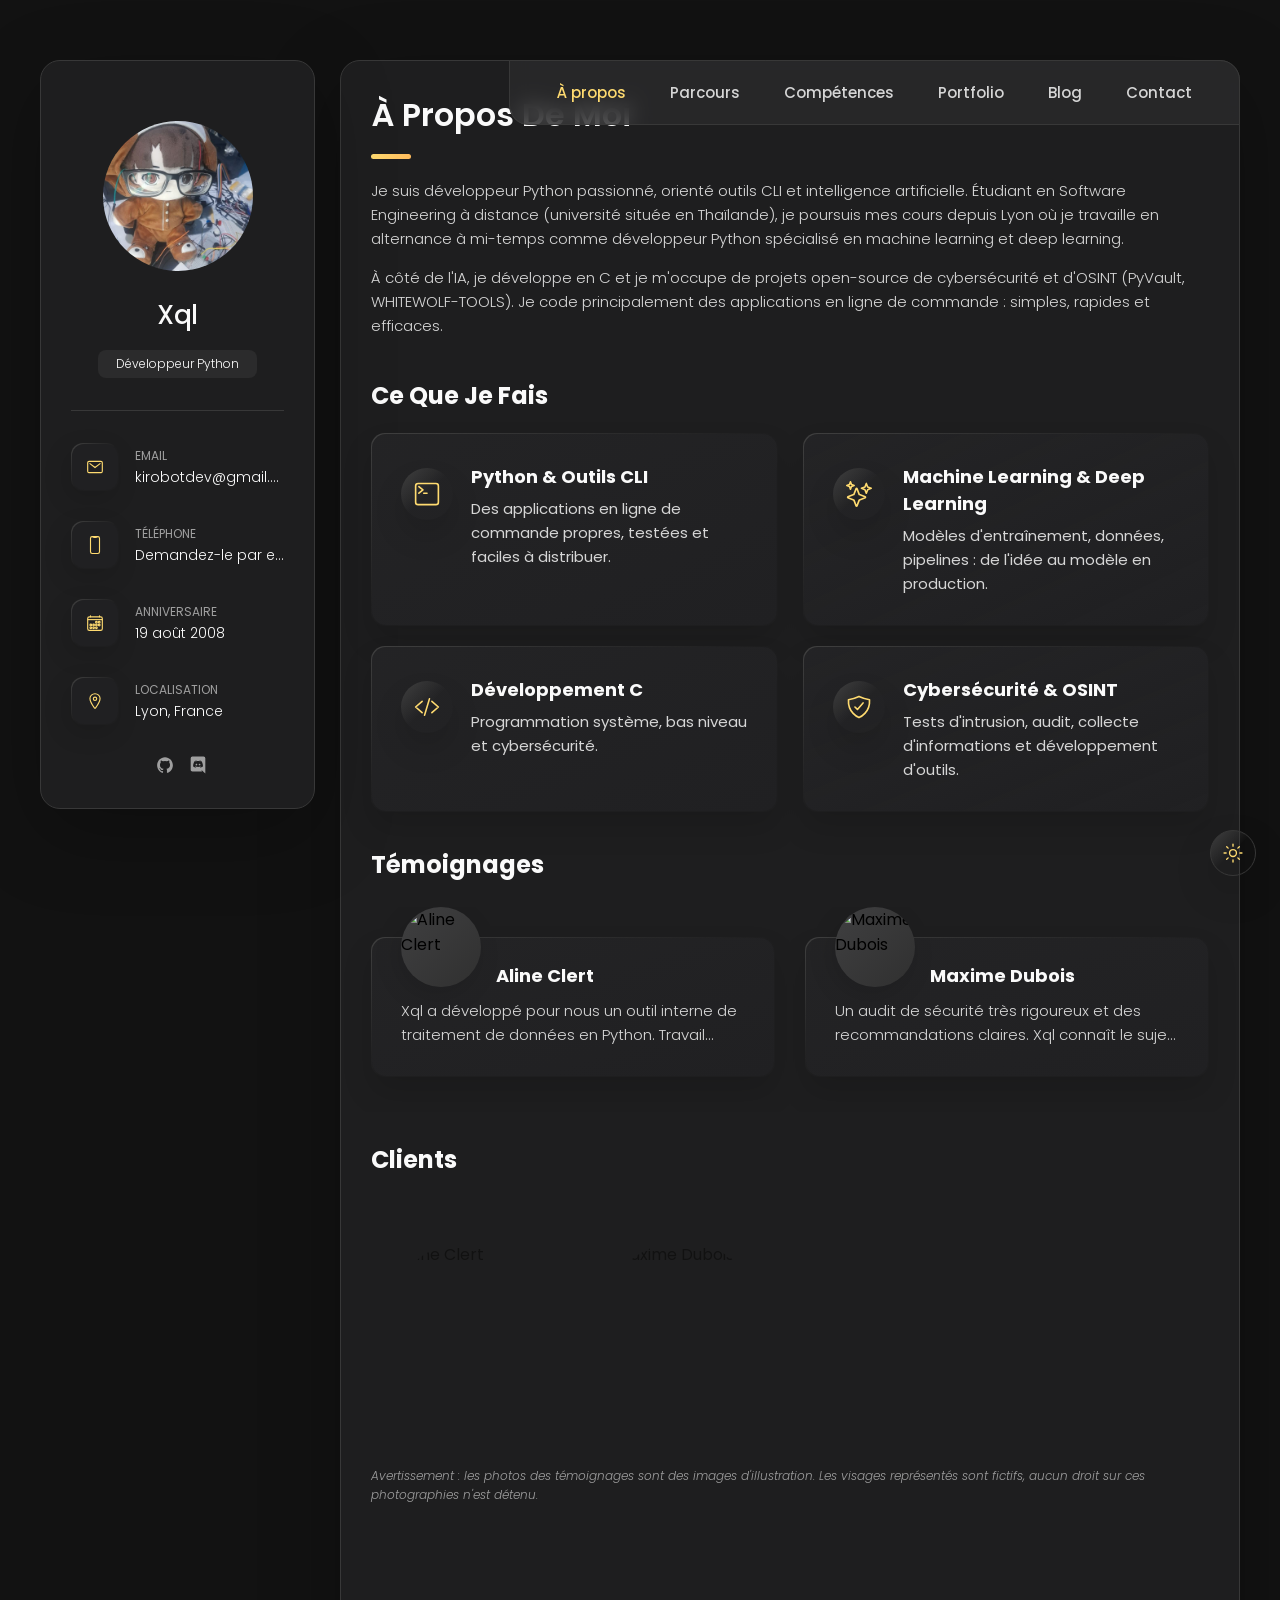
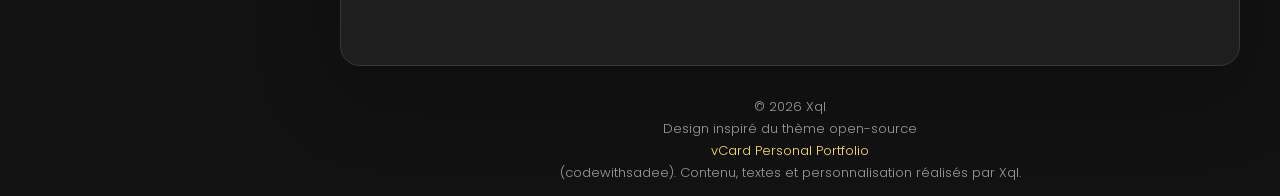
==== commit 03c87c91: "Add Langages & project github -> for read my all language maitrise" ====
--- a/index.html
+++ b/index.html
@@ -146,6 +146,10 @@
                     </li>
 
                     <li class="navbar-item">
+                        <button class="navbar-link" data-nav-link="skills">Compétences</button>
+                    </li>
+
+                    <li class="navbar-item">
                         <button class="navbar-link" data-nav-link="portfolio">Portfolio</button>
                     </li>
 
@@ -416,6 +420,14 @@
 
                 </section>
 
+            </article>
+
+            <article class="skills" data-page="skills">
+
+                <header>
+                    <h2 class="h2 article-title">Compétences</h2>
+                </header>
+
                 <section class="skill">
 
                     <h3 class="h3 skills-title">Mes compétences</h3>
@@ -434,41 +446,51 @@
 
                         <li class="skills-item">
                             <div class="title-wrapper">
-                                <h5 class="h5">Machine learning</h5>
-                                <data value="80">80%</data>
+                                <h5 class="h5">Machine learning & Deep learning</h5>
+                                <data value="75">75%</data>
                             </div>
                             <div class="skill-progress-bg">
-                                <div class="skill-progress-fill" style="width: 80%;"></div>
+                                <div class="skill-progress-fill" style="width: 75%;"></div>
                             </div>
                         </li>
 
                         <li class="skills-item">
                             <div class="title-wrapper">
-                                <h5 class="h5">Deep learning</h5>
-                                <data value="70">70%</data>
+                                <h5 class="h5">C & Assembly</h5>
+                                <data value="60">60%</data>
                             </div>
                             <div class="skill-progress-bg">
-                                <div class="skill-progress-fill" style="width: 70%;"></div>
+                                <div class="skill-progress-fill" style="width: 60%;"></div>
                             </div>
                         </li>
 
                         <li class="skills-item">
                             <div class="title-wrapper">
-                                <h5 class="h5">C</h5>
-                                <data value="60">60%</data>
+                                <h5 class="h5">Rust & Lua</h5>
+                                <data value="50">50%</data>
                             </div>
                             <div class="skill-progress-bg">
-                                <div class="skill-progress-fill" style="width: 60%;"></div>
+                                <div class="skill-progress-fill" style="width: 50%;"></div>
                             </div>
                         </li>
 
                         <li class="skills-item">
                             <div class="title-wrapper">
                                 <h5 class="h5">HTML / CSS / JS</h5>
-                                <data value="50">50%</data>
+                                <data value="65">65%</data>
                             </div>
                             <div class="skill-progress-bg">
-                                <div class="skill-progress-fill" style="width: 50%;"></div>
+                                <div class="skill-progress-fill" style="width: 65%;"></div>
+                            </div>
+                        </li>
+
+                        <li class="skills-item">
+                            <div class="title-wrapper">
+                                <h5 class="h5">Astro</h5>
+                                <data value="60">60%</data>
+                            </div>
+                            <div class="skill-progress-bg">
+                                <div class="skill-progress-fill" style="width: 60%;"></div>
                             </div>
                         </li>
 
@@ -476,6 +498,78 @@
 
                 </section>
 
+                <section class="skill">
+
+                    <h3 class="h3 skills-title">Langages & Projets GitHub</h3>
+
+                    <ul class="languages-list has-scrollbar content-card">
+
+                        <li class="languages-item">
+                            <a href="https://github.com/KirobotDev/PyVault" target="_blank" rel="noopener" title="Projet Python">
+                                <img src="https://cdn.jsdelivr.net/gh/devicons/devicon@latest/icons/python/python-original.svg" alt="Python">
+                                <span>Python</span>
+                            </a>
+                        </li>
+
+                        <li class="languages-item">
+                            <a href="https://github.com/KirobotDev/mario64" target="_blank" rel="noopener" title="Projet C : mario64">
+                                <img src="https://cdn.jsdelivr.net/gh/devicons/devicon@latest/icons/c/c-original.svg" alt="C">
+                                <span>C</span>
+                            </a>
+                        </li>
+
+                        <li class="languages-item">
+                            <a href="https://github.com/KirobotDev/mid" target="_blank" rel="noopener" title="Projet Assembly : mid">
+                                <img src="https://cdn.jsdelivr.net/gh/devicons/devicon@latest/icons/wasm/wasm-original.svg" alt="Assembly">
+                                <span>Assembly</span>
+                            </a>
+                        </li>
+                        
+                        <li class="languages-item">
+                            <a href="https://github.com/kirobotdev?tab=repositories&language=lua" target="_blank" rel="noopener" title="Projets Lua">
+                                <img src="https://cdn.jsdelivr.net/gh/devicons/devicon@latest/icons/lua/lua-original.svg" alt="Lua">
+                                <span>Lua</span>
+                            </a>
+                        </li>
+                        
+                        <li class="languages-item">
+                            <a href="https://github.com/KirobotDev/Serein" target="_blank" rel="noopener" title="Projet Rust : Serein">
+                                <img src="https://cdn.jsdelivr.net/gh/devicons/devicon@latest/icons/rust/rust-original.svg" alt="Rust" class="rust-icon">
+                                <span>Rust</span>
+                            </a>
+                        </li>
+
+                        <li class="languages-item">
+                            <a href="https://github.com/KirobotDev/Safeness-mirore-sb" target="_blank" rel="noopener" title="Projet JS : Safeness-mirore-sb">
+                                <img src="https://cdn.jsdelivr.net/gh/devicons/devicon@latest/icons/javascript/javascript-original.svg" alt="JavaScript">
+                                <span>JS</span>
+                            </a>
+                        </li>
+                        
+                        <li class="languages-item">
+                            <a href="https://github.com/KirobotDev/Basic-fit" target="_blank" rel="noopener" title="Projet HTML/CSS : Basic-fit">
+                                <img src="https://cdn.jsdelivr.net/gh/devicons/devicon@latest/icons/html5/html5-original.svg" alt="HTML5">
+                                <span>HTML</span>
+                            </a>
+                        </li>
+                        
+                        <li class="languages-item">
+                            <a href="https://github.com/KirobotDev/Basic-fit" target="_blank" rel="noopener" title="Projet HTML/CSS : Basic-fit">
+                                <img src="https://cdn.jsdelivr.net/gh/devicons/devicon@latest/icons/css3/css3-original.svg" alt="CSS3">
+                                <span>CSS</span>
+                            </a>
+                        </li>
+
+                        <li class="languages-item">
+                            <a href="https://github.com/KirobotDev/astro-first" target="_blank" rel="noopener" title="Projet Astro : astro-first">
+                                <img src="https://cdn.jsdelivr.net/gh/devicons/devicon@latest/icons/astro/astro-original.svg" alt="Astro" class="rust-icon">
+                                <span>Astro</span>
+                            </a>
+                        </li>
+
+                    </ul>
+
+                </section>
             </article>
 
             <article class="portfolio" data-page="portfolio">
--- a/static/styles/styles.v2.css
+++ b/static/styles/styles.v2.css
@@ -2058,4 +2058,63 @@
 
 .clients-title {
   margin-bottom: 20px;
+}
+
+.languages-list {
+  display: flex;
+  justify-content: flex-start;
+  align-items: center;
+  gap: 30px;
+  padding: 25px;
+  overflow-x: auto;
+  scroll-behavior: smooth;
+  overscroll-behavior-inline: contain;
+  scroll-snap-type: inline mandatory;
+}
+
+.languages-item {
+  min-width: max-content;
+  scroll-snap-align: start;
+}
+
+.languages-item a {
+  display: flex;
+  flex-direction: column;
+  align-items: center;
+  gap: 10px;
+  color: var(--light-gray);
+  transition: var(--transition-1);
+}
+
+.languages-item a:hover {
+  color: var(--orange-yellow-crayola);
+  transform: translateY(-5px);
+}
+
+.languages-item img {
+  width: 50px;
+  height: 50px;
+  object-fit: contain;
+  transition: var(--transition-1);
+}
+
+.languages-item a:hover img {
+  filter: drop-shadow(0 0 10px rgba(255, 255, 255, 0.2));
+}
+
+[data-theme="light"] .languages-item a:hover img {
+  filter: drop-shadow(0 0 10px rgba(0, 0, 0, 0.2));
+}
+
+.languages-item span {
+  font-size: var(--fs-7);
+  font-weight: var(--fw-500);
+}
+
+.rust-icon {
+  filter: invert(1);
+}
+
+[data-theme="light"] .rust-icon {
+  filter: none;
 }
